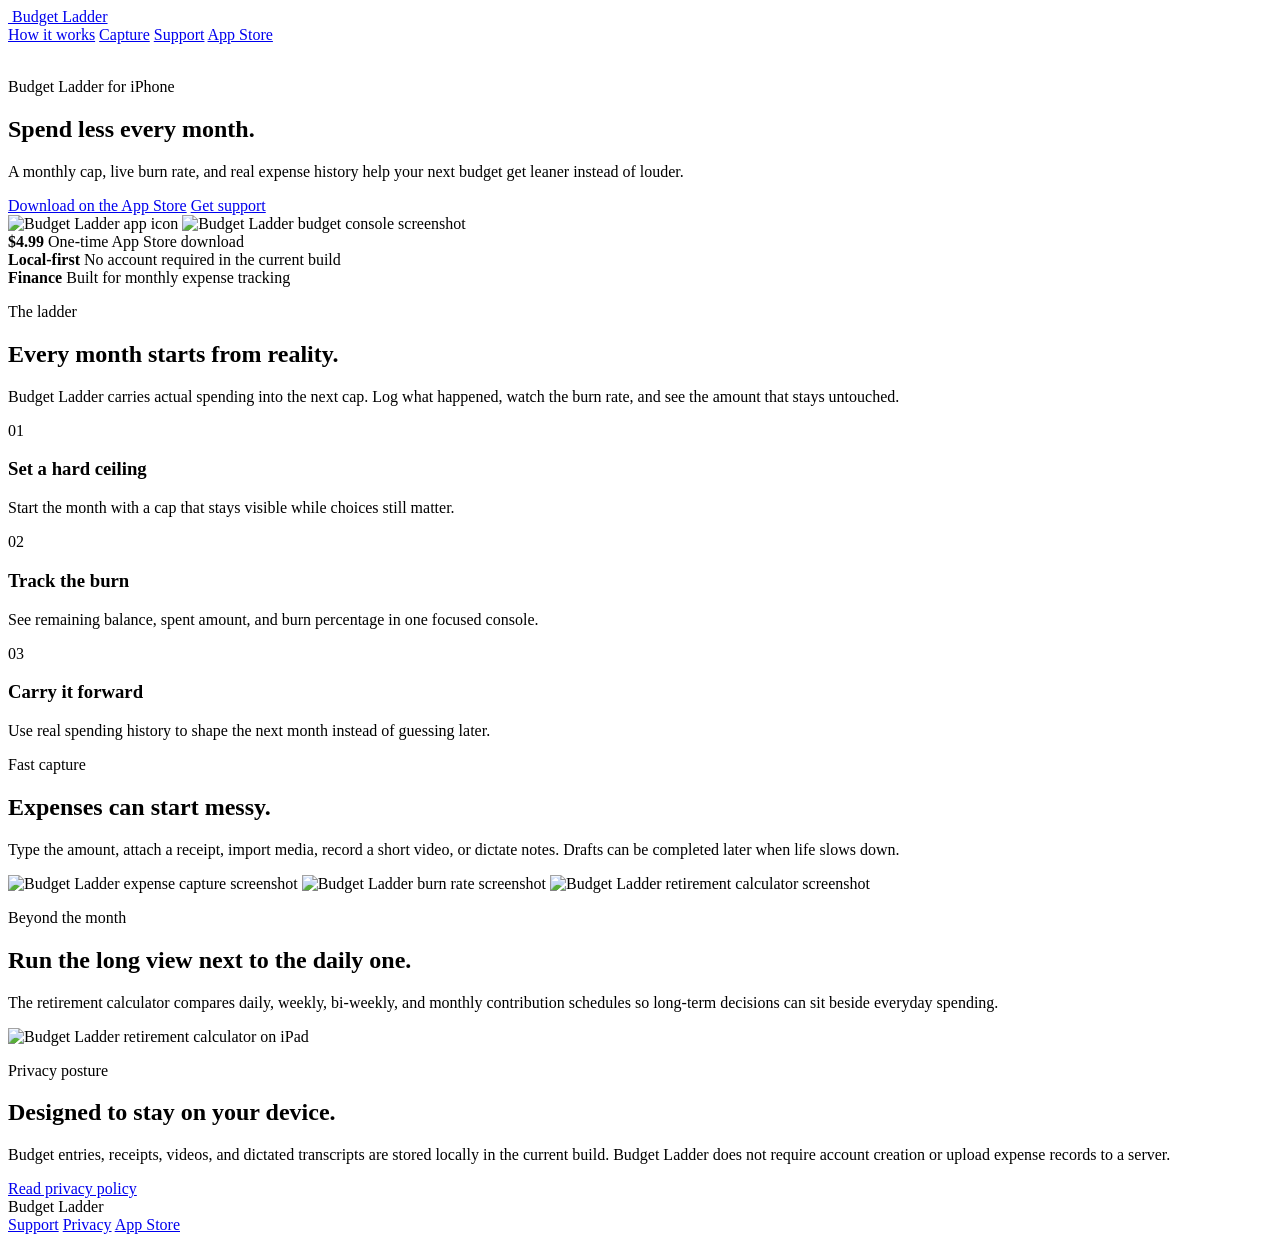
==== index.html @ 3888fa8b "Add Budget Ladder homepage" ====
<!doctype html>
<html lang="en">
<head>
  <meta charset="utf-8">
  <meta name="viewport" content="width=device-width, initial-scale=1">
  <meta name="theme-color" content="#07111f">
  <meta name="description" content="Budget Ladder is a local-first budgeting app that turns monthly spending into a shrinking target. Track expenses, burn rate, receipts, voice notes, and retirement projections.">
  <meta property="og:title" content="Budget Ladder">
  <meta property="og:description" content="Spend less every month with a budget that learns from what you actually spent.">
  <meta property="og:image" content="https://is1-ssl.mzstatic.com/image/thumb/Purple211/v4/e0/8f/46/e08f4609-e67e-3c99-f8af-c658e6a86595/AppIcon-0-0-1x_U007emarketing-0-8-0-85-220.png/1200x630wa.png">
  <meta property="og:type" content="website">
  <title>Budget Ladder | Spend less every month</title>
  <link rel="icon" href="https://is1-ssl.mzstatic.com/image/thumb/Purple211/v4/e0/8f/46/e08f4609-e67e-3c99-f8af-c658e6a86595/AppIcon-0-0-1x_U007emarketing-0-8-0-85-220.png/512x512bb.jpg">
  <link rel="apple-touch-icon" href="https://is1-ssl.mzstatic.com/image/thumb/Purple211/v4/e0/8f/46/e08f4609-e67e-3c99-f8af-c658e6a86595/AppIcon-0-0-1x_U007emarketing-0-8-0-85-220.png/512x512bb.jpg">
  <link rel="stylesheet" href="./site.css">
</head>
<body>
  <header class="site-header">
    <a class="brand" href="./index.html" aria-label="Budget Ladder home">
      <img src="https://is1-ssl.mzstatic.com/image/thumb/Purple211/v4/e0/8f/46/e08f4609-e67e-3c99-f8af-c658e6a86595/AppIcon-0-0-1x_U007emarketing-0-8-0-85-220.png/512x512bb.jpg" alt="">
      <span>Budget Ladder</span>
    </a>
    <nav aria-label="Primary">
      <a href="#how-it-works">How it works</a>
      <a href="#capture">Capture</a>
      <a href="./support.html">Support</a>
      <a class="nav-cta" href="https://apps.apple.com/us/app/budget-ladder/id6765471855">App Store</a>
    </nav>
  </header>

  <main>
    <section class="hero" aria-labelledby="hero-title">
      <img class="hero-bg" src="https://is1-ssl.mzstatic.com/image/thumb/Purple211/v4/e0/8f/46/e08f4609-e67e-3c99-f8af-c658e6a86595/AppIcon-0-0-1x_U007emarketing-0-8-0-85-220.png/1200x630wa.png" alt="">
      <div class="hero-shell">
        <div class="hero-copy">
          <p class="eyebrow">Budget Ladder for iPhone</p>
          <h1 id="hero-title">Spend less every month.</h1>
          <p class="hero-lede">A monthly cap, live burn rate, and real expense history help your next budget get leaner instead of louder.</p>
          <div class="hero-actions" aria-label="Download and support links">
            <a class="primary-action" href="https://apps.apple.com/us/app/budget-ladder/id6765471855">Download on the App Store</a>
            <a class="secondary-action" href="./support.html">Get support</a>
          </div>
        </div>
        <div class="hero-product" aria-label="Budget Ladder app preview">
          <img class="app-icon" src="https://is1-ssl.mzstatic.com/image/thumb/Purple211/v4/e0/8f/46/e08f4609-e67e-3c99-f8af-c658e6a86595/AppIcon-0-0-1x_U007emarketing-0-8-0-85-220.png/512x512bb.jpg" alt="Budget Ladder app icon">
          <img class="phone-preview" src="https://is1-ssl.mzstatic.com/image/thumb/PurpleSource221/v4/40/85/54/408554d8-a2a7-f563-c20e-b7c2237a683f/01-lower-the-ceiling.png/600x1300bb.webp" alt="Budget Ladder budget console screenshot">
        </div>
      </div>
    </section>

    <section class="proof-strip" aria-label="Budget Ladder highlights">
      <div>
        <strong>$4.99</strong>
        <span>One-time App Store download</span>
      </div>
      <div>
        <strong>Local-first</strong>
        <span>No account required in the current build</span>
      </div>
      <div>
        <strong>Finance</strong>
        <span>Built for monthly expense tracking</span>
      </div>
    </section>

    <section id="how-it-works" class="section split">
      <div class="section-copy">
        <p class="eyebrow">The ladder</p>
        <h2>Every month starts from reality.</h2>
        <p>Budget Ladder carries actual spending into the next cap. Log what happened, watch the burn rate, and see the amount that stays untouched.</p>
      </div>
      <div class="feature-grid">
        <article>
          <span>01</span>
          <h3>Set a hard ceiling</h3>
          <p>Start the month with a cap that stays visible while choices still matter.</p>
        </article>
        <article>
          <span>02</span>
          <h3>Track the burn</h3>
          <p>See remaining balance, spent amount, and burn percentage in one focused console.</p>
        </article>
        <article>
          <span>03</span>
          <h3>Carry it forward</h3>
          <p>Use real spending history to shape the next month instead of guessing later.</p>
        </article>
      </div>
    </section>

    <section id="capture" class="media-band">
      <div class="media-copy">
        <p class="eyebrow">Fast capture</p>
        <h2>Expenses can start messy.</h2>
        <p>Type the amount, attach a receipt, import media, record a short video, or dictate notes. Drafts can be completed later when life slows down.</p>
      </div>
      <div class="screenshot-row" aria-label="Budget Ladder screenshots">
        <img src="https://is1-ssl.mzstatic.com/image/thumb/PurpleSource211/v4/7a/45/a3/7a45a336-4c79-9f9b-e363-1590b5599e78/03-capture-any-way.png/600x1300bb.webp" alt="Budget Ladder expense capture screenshot">
        <img src="https://is1-ssl.mzstatic.com/image/thumb/PurpleSource211/v4/46/65/02/46650202-0be5-d449-716a-ca2acdb48fd2/02-live-burn-rate.png/600x1300bb.webp" alt="Budget Ladder burn rate screenshot">
        <img src="https://is1-ssl.mzstatic.com/image/thumb/PurpleSource221/v4/d7/8e/08/d78e08e9-e385-f587-90e5-51015acd3006/04-retirement-projection.png/600x1300bb.webp" alt="Budget Ladder retirement calculator screenshot">
      </div>
    </section>

    <section class="section planning">
      <div class="section-copy">
        <p class="eyebrow">Beyond the month</p>
        <h2>Run the long view next to the daily one.</h2>
        <p>The retirement calculator compares daily, weekly, bi-weekly, and monthly contribution schedules so long-term decisions can sit beside everyday spending.</p>
      </div>
      <img src="https://is1-ssl.mzstatic.com/image/thumb/PurpleSource221/v4/5c/dd/04/5cdd04c0-d2d6-1fc0-ca5e-93944c4190e1/02-ipad-retirement-calculator.png/1200x1600bb.webp" alt="Budget Ladder retirement calculator on iPad">
    </section>

    <section class="privacy-band">
      <div>
        <p class="eyebrow">Privacy posture</p>
        <h2>Designed to stay on your device.</h2>
      </div>
      <p>Budget entries, receipts, videos, and dictated transcripts are stored locally in the current build. Budget Ladder does not require account creation or upload expense records to a server.</p>
      <a class="secondary-action" href="./privacy-policy.html">Read privacy policy</a>
    </section>
  </main>

  <footer class="site-footer">
    <span>Budget Ladder</span>
    <nav aria-label="Footer">
      <a href="./support.html">Support</a>
      <a href="./privacy-policy.html">Privacy</a>
      <a href="https://apps.apple.com/us/app/budget-ladder/id6765471855">App Store</a>
    </nav>
  </footer>
</body>
</html>
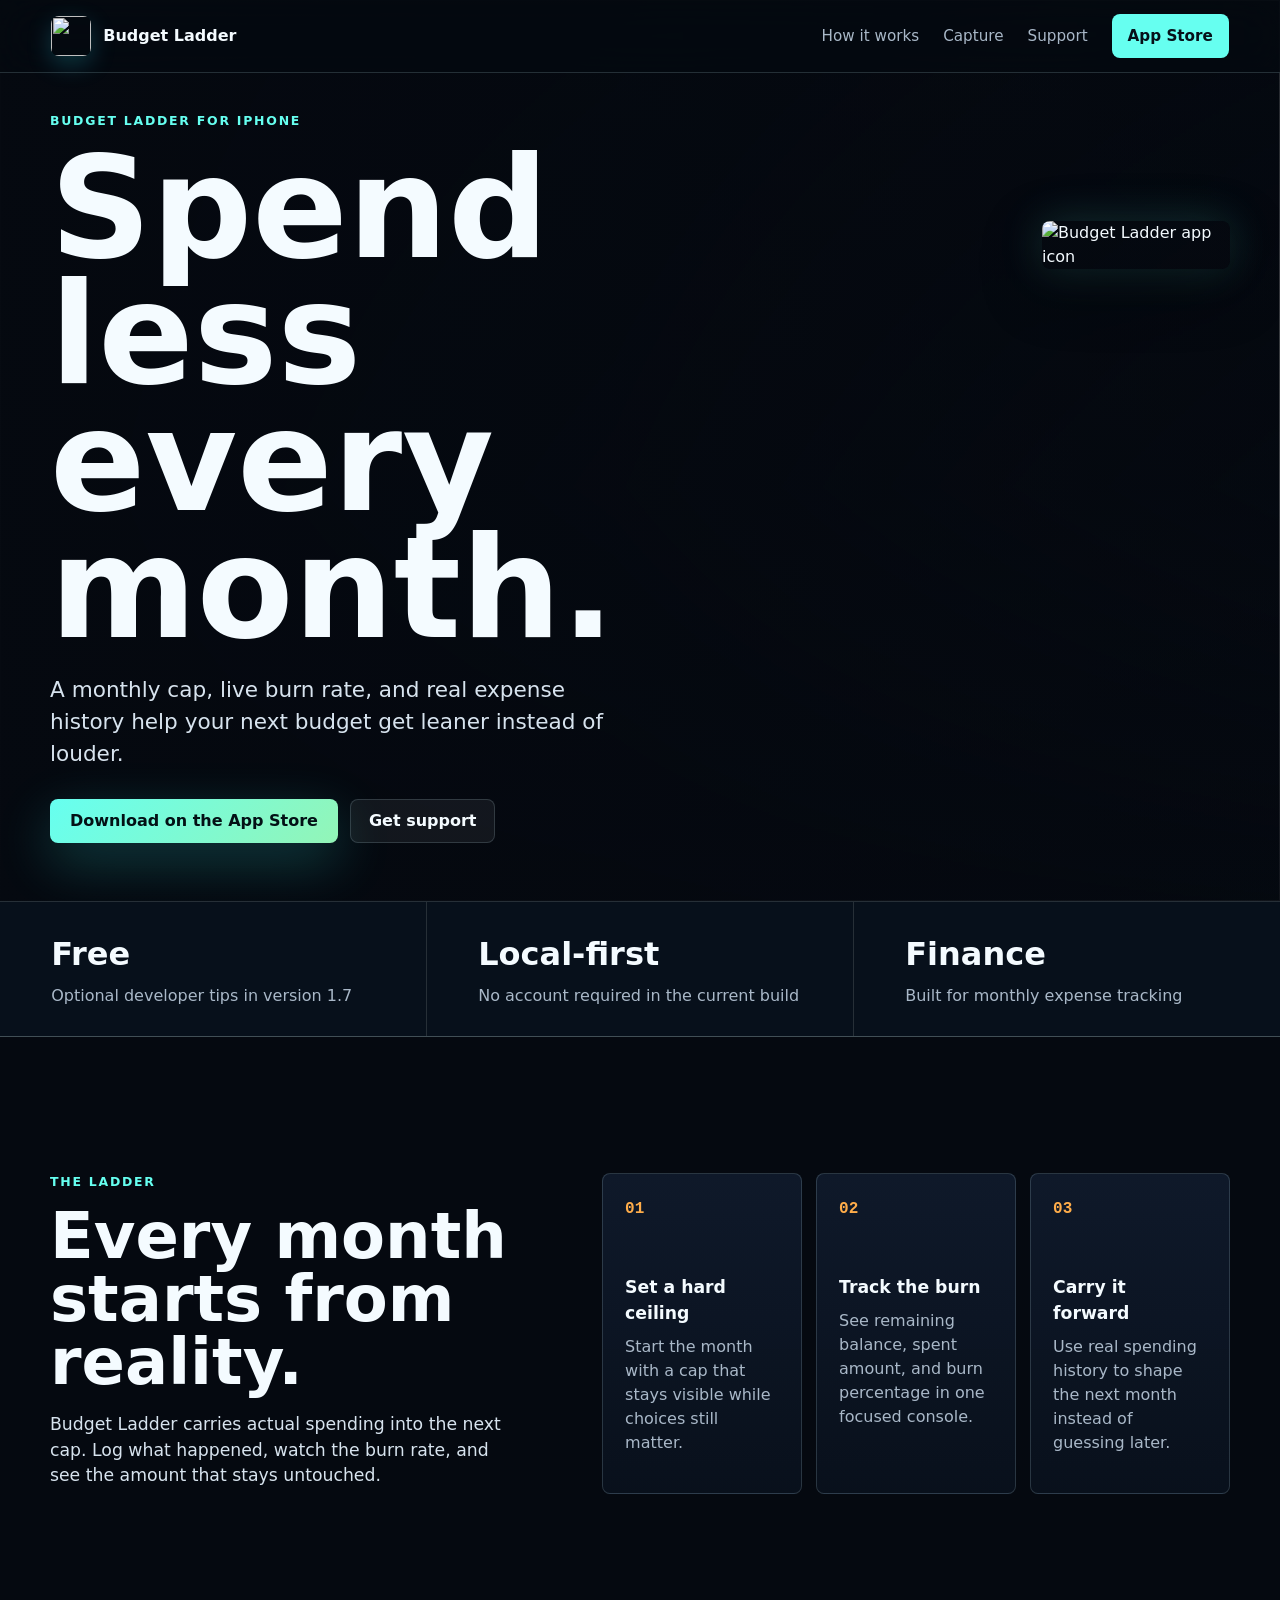
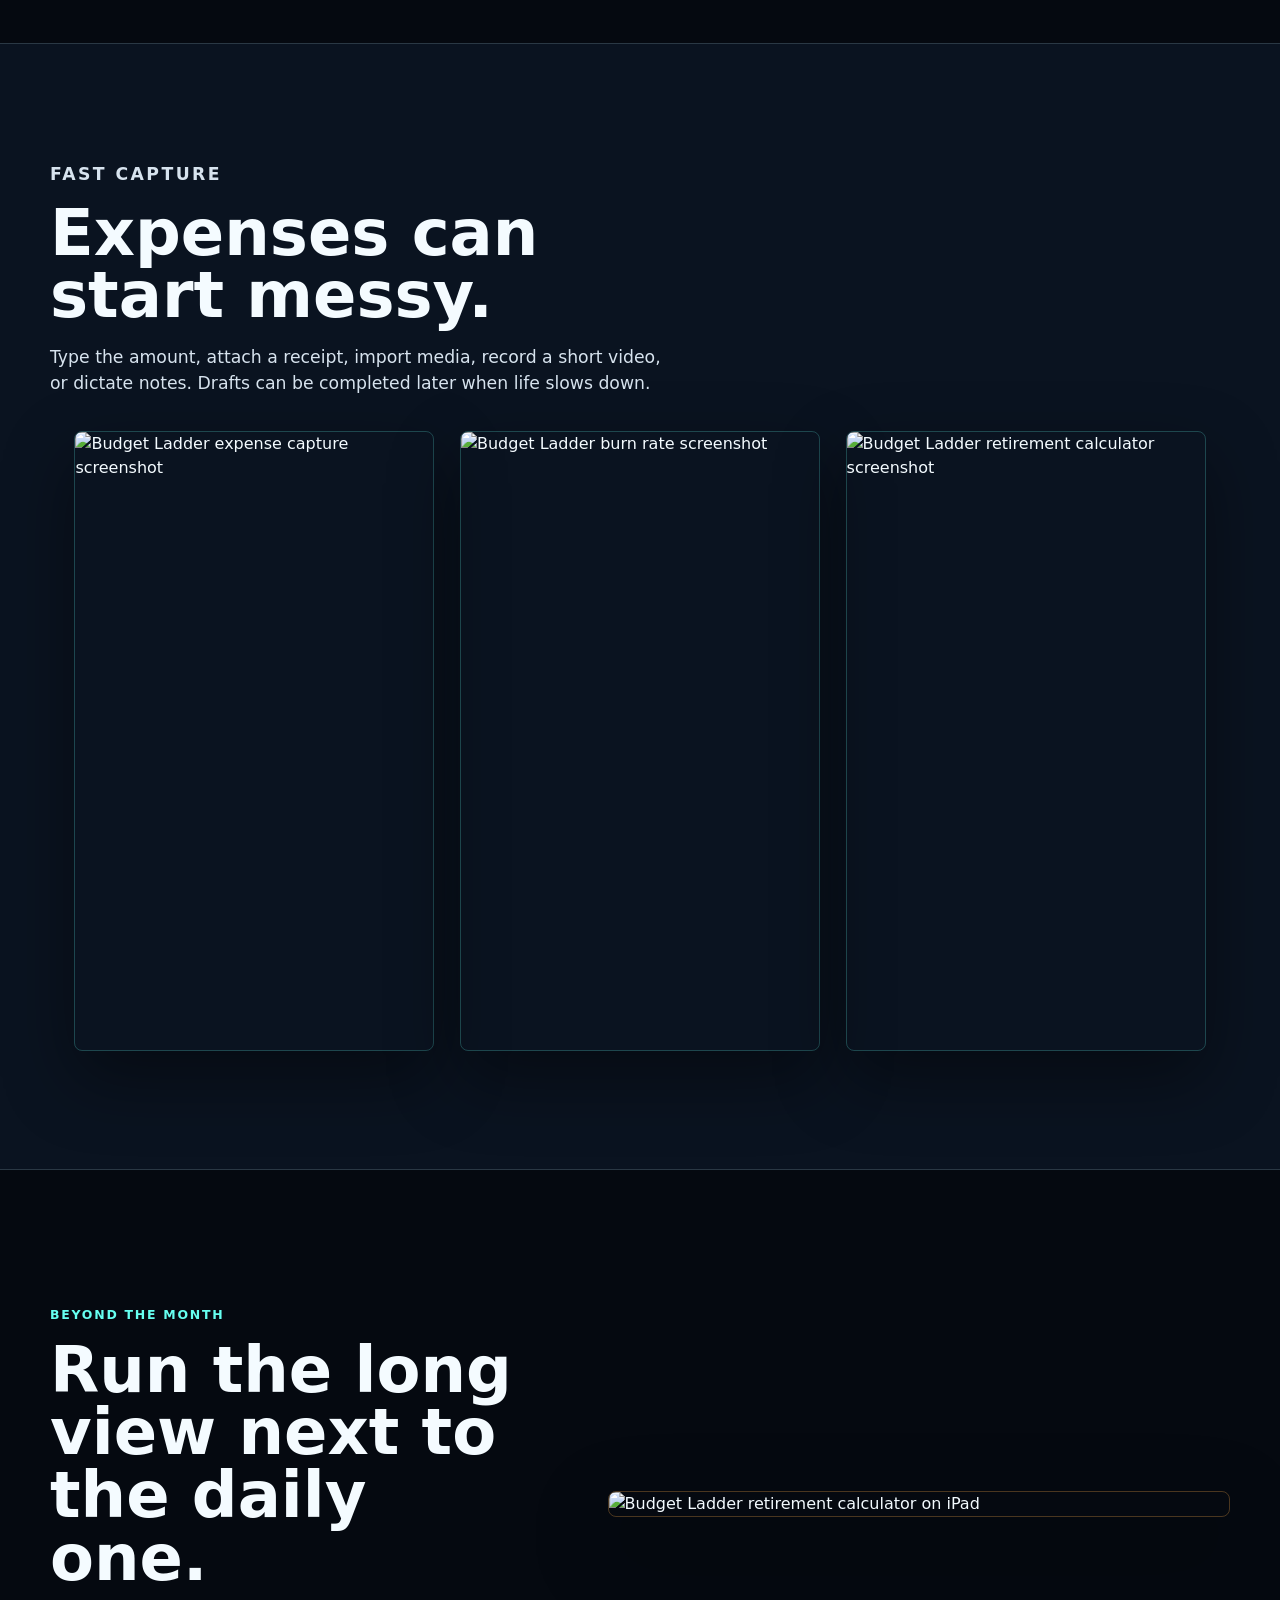
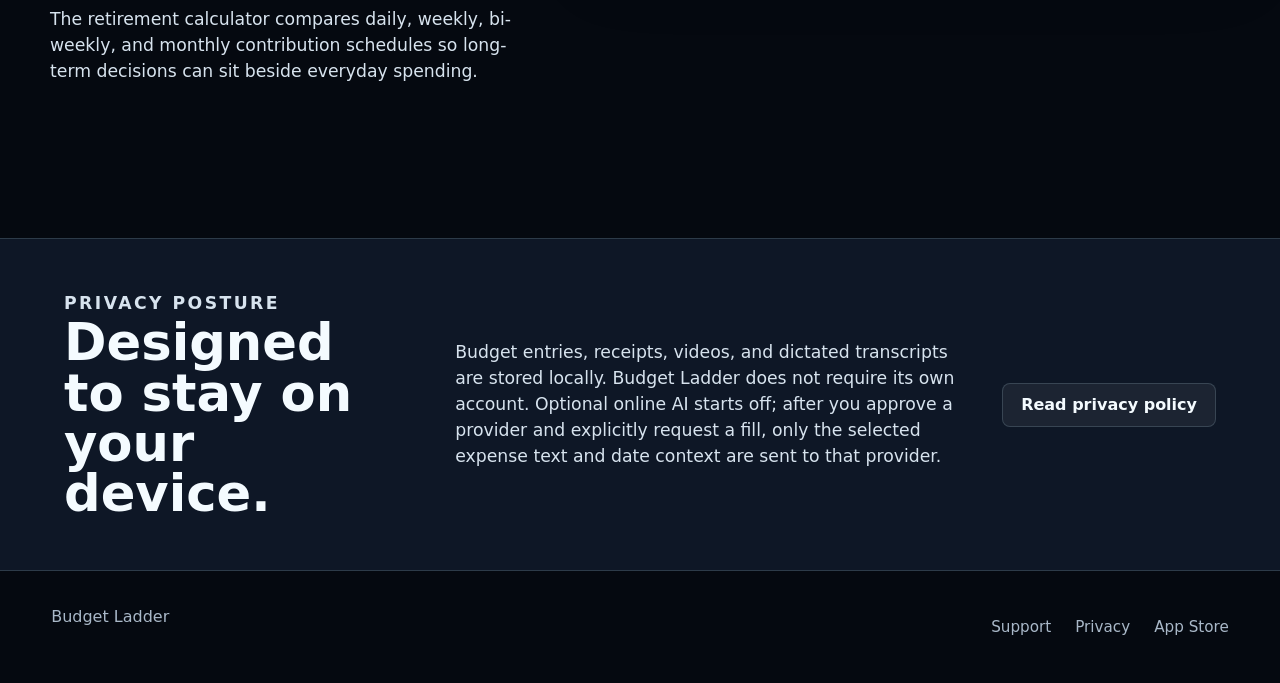
==== commit 6f23ee34: "Update Budget Ladder 1.7 support and privacy pages" ====
--- a/index.html
+++ b/index.html
@@ -50,8 +50,8 @@
 
     <section class="proof-strip" aria-label="Budget Ladder highlights">
       <div>
-        <strong>$4.99</strong>
-        <span>One-time App Store download</span>
+        <strong>Free</strong>
+        <span>Optional developer tips in version 1.7</span>
       </div>
       <div>
         <strong>Local-first</strong>
@@ -115,7 +115,7 @@
         <p class="eyebrow">Privacy posture</p>
         <h2>Designed to stay on your device.</h2>
       </div>
-      <p>Budget entries, receipts, videos, and dictated transcripts are stored locally in the current build. Budget Ladder does not require account creation or upload expense records to a server.</p>
+      <p>Budget entries, receipts, videos, and dictated transcripts are stored locally. Budget Ladder does not require its own account. Optional online AI starts off; after you approve a provider and explicitly request a fill, only the selected expense text and date context are sent to that provider.</p>
       <a class="secondary-action" href="./privacy-policy.html">Read privacy policy</a>
     </section>
   </main>
--- a/site.css
+++ b/site.css
@@ -0,0 +1,590 @@
+:root {
+  color-scheme: dark;
+  --ink: #f4fbff;
+  --muted: #a9b8c8;
+  --soft: #d7e3ee;
+  --bg: #050910;
+  --panel: #0b1522;
+  --panel-2: #101b2c;
+  --line: rgba(189, 218, 232, 0.18);
+  --cyan: #66fff0;
+  --cyan-2: #2fd4f2;
+  --orange: #ffad4a;
+  --green: #93f5b7;
+  --shadow: rgba(0, 0, 0, 0.42);
+}
+
+* {
+  box-sizing: border-box;
+}
+
+html {
+  scroll-behavior: smooth;
+}
+
+body {
+  margin: 0;
+  min-width: 320px;
+  color: var(--ink);
+  background: var(--bg);
+  font-family: Inter, ui-sans-serif, system-ui, -apple-system, BlinkMacSystemFont, "Segoe UI", sans-serif;
+  line-height: 1.5;
+}
+
+body::before {
+  content: "";
+  position: fixed;
+  inset: 0;
+  z-index: -2;
+  background: #050910;
+}
+
+a {
+  color: inherit;
+  text-decoration: none;
+}
+
+img {
+  display: block;
+  max-width: 100%;
+}
+
+.site-header {
+  position: fixed;
+  top: 0;
+  left: 0;
+  right: 0;
+  z-index: 20;
+  display: flex;
+  align-items: center;
+  justify-content: space-between;
+  gap: 24px;
+  min-height: 72px;
+  padding: 14px clamp(18px, 4vw, 56px);
+  background: rgba(5, 9, 16, 0.78);
+  border-bottom: 1px solid var(--line);
+  backdrop-filter: blur(20px);
+}
+
+.brand {
+  display: inline-flex;
+  align-items: center;
+  gap: 12px;
+  min-height: 44px;
+  min-width: 44px;
+  font-weight: 800;
+  letter-spacing: 0;
+}
+
+.brand img {
+  width: 40px;
+  height: 40px;
+  border-radius: 8px;
+  box-shadow: 0 8px 24px rgba(48, 225, 244, 0.22);
+}
+
+.site-header nav,
+.site-footer nav {
+  display: flex;
+  align-items: center;
+  gap: clamp(12px, 2vw, 24px);
+  color: var(--muted);
+  font-size: 0.95rem;
+}
+
+.site-header nav a {
+  display: inline-flex;
+  align-items: center;
+  min-height: 44px;
+}
+
+.site-header nav a:hover,
+.site-footer nav a:hover {
+  color: var(--ink);
+}
+
+.site-footer nav a {
+  display: inline-flex;
+  align-items: center;
+  min-height: 44px;
+}
+
+.nav-cta,
+.primary-action,
+.secondary-action {
+  display: inline-flex;
+  align-items: center;
+  justify-content: center;
+  min-height: 44px;
+  border-radius: 8px;
+  font-weight: 800;
+  white-space: nowrap;
+}
+
+.nav-cta {
+  padding: 0 16px;
+  color: #061019;
+  background: var(--cyan);
+}
+
+.hero {
+  position: relative;
+  min-height: 94vh;
+  overflow: hidden;
+  border-bottom: 1px solid var(--line);
+}
+
+.hero-bg {
+  position: absolute;
+  inset: 0;
+  z-index: -2;
+  width: 100%;
+  height: 100%;
+  object-fit: cover;
+  opacity: 0.55;
+}
+
+.hero::after {
+  content: "";
+  position: absolute;
+  inset: 0;
+  z-index: -1;
+  background:
+    linear-gradient(90deg, rgba(5, 9, 16, 0.98) 0%, rgba(5, 9, 16, 0.78) 48%, rgba(5, 9, 16, 0.38) 100%),
+    linear-gradient(180deg, rgba(5, 9, 16, 0.55) 0%, rgba(5, 9, 16, 0.04) 54%, rgba(5, 9, 16, 0.82) 100%);
+}
+
+.hero-shell {
+  display: grid;
+  grid-template-columns: minmax(0, 0.92fr) minmax(320px, 0.72fr);
+  align-items: center;
+  gap: clamp(28px, 6vw, 88px);
+  width: min(1180px, calc(100% - 40px));
+  min-height: 94vh;
+  margin: 0 auto;
+  padding: 112px 0 58px;
+}
+
+.hero-copy {
+  max-width: 680px;
+}
+
+.eyebrow {
+  margin: 0 0 14px;
+  color: var(--cyan);
+  font-size: 0.78rem;
+  font-weight: 900;
+  letter-spacing: 0.14em;
+  text-transform: uppercase;
+}
+
+h1,
+h2,
+h3,
+p {
+  margin-top: 0;
+}
+
+h1 {
+  max-width: 10ch;
+  margin-bottom: 22px;
+  font-size: clamp(4.2rem, 11vw, 8.8rem);
+  line-height: 0.9;
+  letter-spacing: 0;
+}
+
+h2 {
+  max-width: 11ch;
+  margin-bottom: 18px;
+  font-size: clamp(2.2rem, 5vw, 4.6rem);
+  line-height: 0.98;
+  letter-spacing: 0;
+}
+
+h3 {
+  margin-bottom: 8px;
+  font-size: 1.08rem;
+  letter-spacing: 0;
+}
+
+.hero-lede {
+  max-width: 560px;
+  margin-bottom: 28px;
+  color: var(--soft);
+  font-size: clamp(1.08rem, 2vw, 1.35rem);
+}
+
+.hero-actions {
+  display: flex;
+  flex-wrap: wrap;
+  gap: 12px;
+}
+
+.primary-action {
+  padding: 0 20px;
+  color: #031015;
+  background: linear-gradient(135deg, var(--cyan), var(--green));
+  box-shadow: 0 18px 54px rgba(54, 240, 228, 0.24);
+}
+
+.secondary-action {
+  padding: 0 18px;
+  color: var(--ink);
+  background: rgba(255, 255, 255, 0.06);
+  border: 1px solid var(--line);
+}
+
+.hero-product {
+  position: relative;
+  align-self: end;
+  min-height: 640px;
+}
+
+.app-icon {
+  position: absolute;
+  z-index: 2;
+  top: 18px;
+  right: 0;
+  width: min(188px, 28vw);
+  border-radius: 8px;
+  box-shadow: 0 18px 60px var(--shadow), 0 0 44px rgba(102, 255, 240, 0.18);
+}
+
+.phone-preview {
+  position: absolute;
+  right: clamp(22px, 5vw, 84px);
+  bottom: -220px;
+  width: min(440px, 70vw);
+  max-width: none;
+  border: 1px solid rgba(102, 255, 240, 0.26);
+  border-radius: 8px;
+  box-shadow: 0 34px 90px var(--shadow);
+}
+
+.proof-strip {
+  display: grid;
+  grid-template-columns: repeat(3, 1fr);
+  gap: 1px;
+  background: var(--line);
+  border-bottom: 1px solid var(--line);
+}
+
+.proof-strip div {
+  min-height: 132px;
+  padding: 28px clamp(18px, 4vw, 56px);
+  background: #07101b;
+}
+
+.proof-strip strong,
+.proof-strip span {
+  display: block;
+}
+
+.proof-strip strong {
+  margin-bottom: 6px;
+  font-size: clamp(1.45rem, 3vw, 2rem);
+}
+
+.proof-strip span {
+  color: var(--muted);
+}
+
+.section {
+  width: min(1180px, calc(100% - 40px));
+  margin: 0 auto;
+  padding: clamp(76px, 11vw, 136px) 0;
+}
+
+.split {
+  display: grid;
+  grid-template-columns: minmax(280px, 0.85fr) minmax(0, 1.15fr);
+  gap: clamp(28px, 7vw, 88px);
+  align-items: start;
+}
+
+.section-copy p:not(.eyebrow),
+.media-copy p,
+.privacy-band p {
+  max-width: 620px;
+  color: var(--soft);
+  font-size: 1.08rem;
+}
+
+.feature-grid {
+  display: grid;
+  grid-template-columns: repeat(3, 1fr);
+  gap: 14px;
+}
+
+.feature-grid article {
+  min-height: 260px;
+  padding: 22px;
+  background: linear-gradient(180deg, rgba(16, 27, 44, 0.92), rgba(9, 17, 29, 0.96));
+  border: 1px solid var(--line);
+  border-radius: 8px;
+}
+
+.feature-grid span {
+  display: inline-block;
+  margin-bottom: 54px;
+  color: var(--orange);
+  font-family: ui-monospace, SFMono-Regular, Menlo, Consolas, monospace;
+  font-weight: 800;
+}
+
+.feature-grid p {
+  color: var(--muted);
+}
+
+.media-band {
+  overflow: hidden;
+  padding: clamp(70px, 10vw, 118px) 0;
+  background: #0a1320;
+  border-block: 1px solid var(--line);
+}
+
+.media-copy {
+  width: min(1180px, calc(100% - 40px));
+  margin: 0 auto 34px;
+}
+
+.media-copy h2 {
+  max-width: 12ch;
+}
+
+.screenshot-row {
+  display: grid;
+  grid-template-columns: repeat(3, minmax(260px, 360px));
+  justify-content: center;
+  gap: clamp(14px, 2vw, 26px);
+  width: min(1180px, calc(100% - 40px));
+  margin: 0 auto;
+}
+
+.screenshot-row img {
+  width: 100%;
+  height: 620px;
+  object-fit: cover;
+  object-position: top;
+  border: 1px solid rgba(102, 255, 240, 0.22);
+  border-radius: 8px;
+  box-shadow: 0 28px 70px var(--shadow);
+}
+
+.planning {
+  display: grid;
+  grid-template-columns: minmax(280px, 0.86fr) minmax(320px, 1.14fr);
+  gap: clamp(28px, 7vw, 88px);
+  align-items: center;
+}
+
+.planning img {
+  width: 100%;
+  max-height: 620px;
+  object-fit: cover;
+  object-position: top;
+  border: 1px solid rgba(255, 173, 74, 0.28);
+  border-radius: 8px;
+  box-shadow: 0 30px 80px var(--shadow);
+}
+
+.privacy-band {
+  display: grid;
+  grid-template-columns: 0.7fr 1fr auto;
+  align-items: center;
+  gap: 28px;
+  padding: 52px clamp(20px, 5vw, 70px);
+  background: #0e1726;
+  border-block: 1px solid var(--line);
+}
+
+.privacy-band h2 {
+  max-width: 9ch;
+  margin-bottom: 0;
+  font-size: clamp(2rem, 4vw, 3.4rem);
+}
+
+.privacy-band p {
+  margin-bottom: 0;
+}
+
+.site-footer {
+  display: flex;
+  justify-content: space-between;
+  gap: 24px;
+  padding: 34px clamp(18px, 4vw, 56px);
+  color: var(--muted);
+}
+
+.legal-page {
+  min-height: 100vh;
+  background:
+    linear-gradient(180deg, rgba(5, 9, 16, 0.2), #050910 360px),
+    #050910;
+}
+
+.legal-hero {
+  width: min(880px, calc(100% - 40px));
+  margin: 0 auto;
+  padding: 132px 0 34px;
+}
+
+.legal-hero h1 {
+  max-width: 12ch;
+  font-size: clamp(3.2rem, 8vw, 6.5rem);
+}
+
+.legal-content {
+  width: min(880px, calc(100% - 40px));
+  margin: 0 auto;
+  padding: 0 0 96px;
+}
+
+.legal-panel {
+  padding: 28px;
+  background: var(--panel);
+  border: 1px solid var(--line);
+  border-radius: 8px;
+}
+
+.legal-content h2 {
+  max-width: 100%;
+  margin: 38px 0 10px;
+  font-size: clamp(1.5rem, 3vw, 2.4rem);
+}
+
+.legal-content p,
+.legal-content li {
+  color: var(--soft);
+}
+
+.legal-content a {
+  color: var(--cyan);
+  text-decoration: underline;
+  text-decoration-thickness: 1px;
+  text-underline-offset: 4px;
+}
+
+@media (max-width: 980px) {
+  .site-header {
+    position: sticky;
+  }
+
+  .site-header nav a:not(.nav-cta) {
+    display: none;
+  }
+
+  .hero-shell,
+  .split,
+  .planning,
+  .privacy-band {
+    grid-template-columns: 1fr;
+  }
+
+  .hero-shell {
+    min-height: auto;
+    padding-top: 70px;
+  }
+
+  .hero-product {
+    min-height: 560px;
+    overflow: hidden;
+  }
+
+  .app-icon {
+    left: 0;
+    right: auto;
+    width: 128px;
+  }
+
+  .phone-preview {
+    position: relative;
+    right: auto;
+    bottom: auto;
+    margin: 42px auto -240px;
+    width: min(400px, 82vw);
+  }
+
+  .proof-strip,
+  .feature-grid {
+    grid-template-columns: 1fr;
+  }
+
+  .feature-grid article {
+    min-height: auto;
+  }
+
+  .feature-grid span {
+    margin-bottom: 34px;
+  }
+
+  .privacy-band {
+    align-items: start;
+  }
+}
+
+@media (max-width: 760px) {
+  .brand span {
+    display: none;
+  }
+
+  .hero {
+    min-height: 92vh;
+  }
+
+  .hero-shell {
+    width: min(100% - 28px, 1180px);
+  }
+
+  h1 {
+    font-size: clamp(3.5rem, 18vw, 5.8rem);
+  }
+
+  .hero-lede {
+    font-size: 1.02rem;
+  }
+
+  .hero-actions {
+    align-items: stretch;
+    flex-direction: column;
+    max-width: 360px;
+  }
+
+  .hero-product {
+    min-height: 520px;
+  }
+
+  .app-icon {
+    width: 104px;
+  }
+
+  .phone-preview {
+    margin: 48px auto -230px;
+    width: min(340px, 88vw);
+  }
+
+  .screenshot-row {
+    display: flex;
+    justify-content: flex-start;
+    overflow-x: auto;
+    scroll-snap-type: x mandatory;
+    padding-bottom: 14px;
+  }
+
+  .screenshot-row img {
+    flex: 0 0 78vw;
+    height: 560px;
+    scroll-snap-align: center;
+  }
+
+  .site-footer {
+    align-items: flex-start;
+    flex-direction: column;
+  }
+}
+
+@media (prefers-reduced-motion: reduce) {
+  html {
+    scroll-behavior: auto;
+  }
+}
